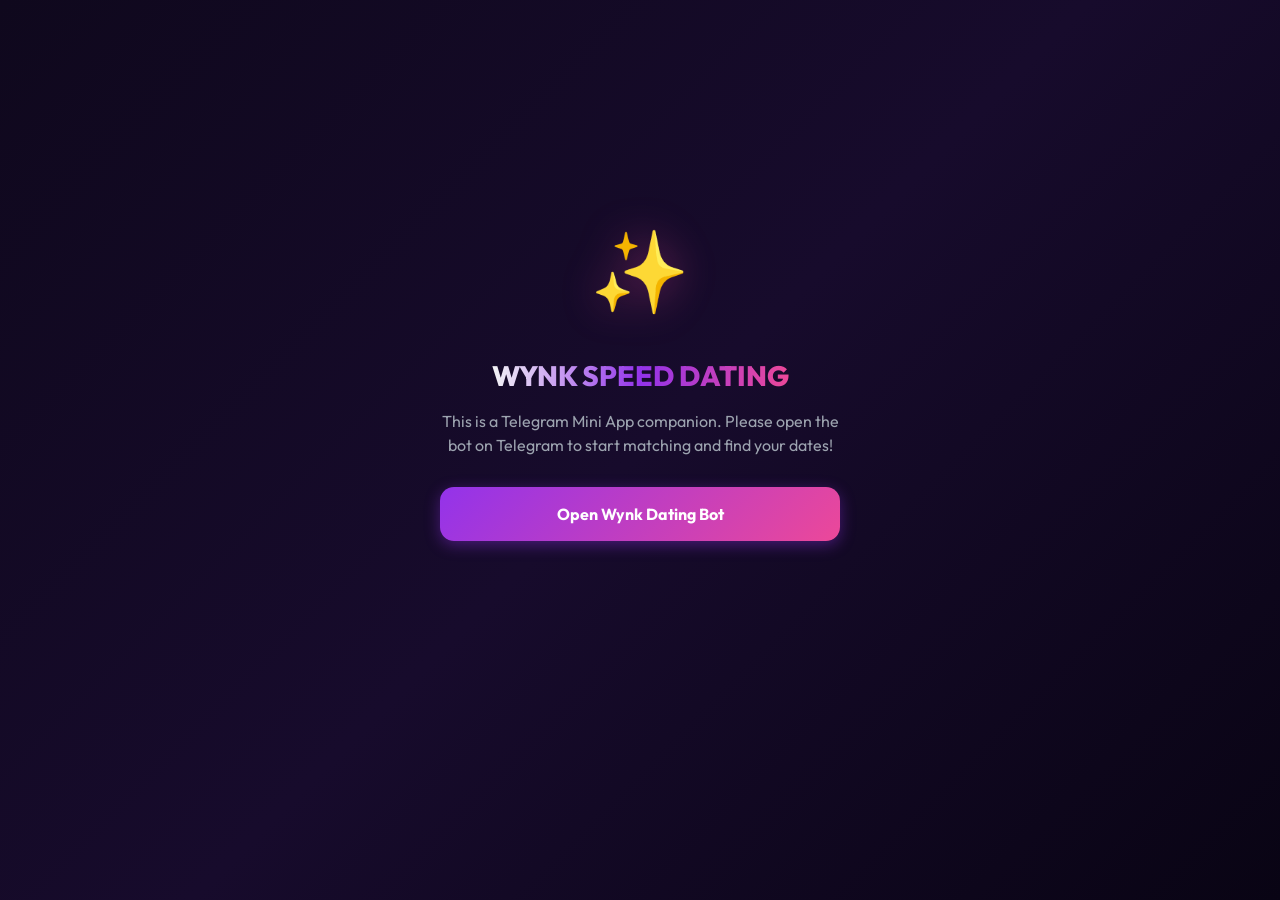
==== index.html @ 35d58797 "Initial commit of Wynk Dating Bot WebApp" ====
<!DOCTYPE html>
<html lang="en">
<head>
  <meta charset="UTF-8">
  <meta name="viewport" content="width=device-width, initial-scale=1.0, maximum-scale=1.0, user-scalable=no">
  <title>Wynk Speed Dating - Web App</title>
  <link rel="stylesheet" href="shared.css">
  <style>
    .welcome-container {
      text-align: center;
      display: flex;
      flex-direction: column;
      align-items: center;
      justify-content: center;
      min-height: 80vh;
      width: 100%;
      max-width: 400px;
    }
    .logo-3d {
      font-size: 80px;
      margin-bottom: 24px;
      filter: drop-shadow(0 0 20px rgba(236, 72, 153, 0.4));
      animation: float 4s ease-in-out infinite;
    }
    @keyframes float {
      0%, 100% { transform: translateY(0); }
      50% { transform: translateY(-15px); }
    }
    h1 {
      font-size: 28px;
      font-weight: 800;
      background: linear-gradient(to right, #f3f4f6, #9333ea, #ec4899);
      -webkit-background-clip: text;
      -webkit-text-fill-color: transparent;
      margin-bottom: 12px;
    }
    p {
      color: var(--color-text-muted);
      margin-bottom: 30px;
      font-size: 16px;
    }
  </style>
</head>
<body>
  <div class="welcome-container animate-slideup">
    <div class="logo-3d">✨</div>
    <h1>WYNK SPEED DATING</h1>
    <p>This is a Telegram Mini App companion. Please open the bot on Telegram to start matching and find your dates!</p>
    <a href="https://t.me/wink_dating_bot" class="glow-btn glow-btn-primary">Open Wynk Dating Bot</a>
  </div>
</body>
</html>
---- shared.css ----
@import url('https://fonts.googleapis.com/css2?family=Outfit:wght@300;400;500;600;700;800&display=swap');

:root {
  --bg-gradient: linear-gradient(135deg, #0f081d 0%, #170b2c 50%, #090414 100%);
  --panel-bg: rgba(255, 255, 255, 0.04);
  --panel-border: rgba(255, 255, 255, 0.08);
  --panel-glow: rgba(147, 51, 234, 0.15);
  
  --color-primary: #9333ea;     /* Purple */
  --color-secondary: #ec4899;   /* Pink */
  --color-accent: #eab308;      /* Gold/Yellow */
  --color-success: #10b981;     /* Emerald Green */
  --color-text-main: #f3f4f6;
  --color-text-muted: #9ca3af;
  
  --tg-theme-bg-color: #0f081d;
  --tg-theme-text-color: #f3f4f6;
  --tg-theme-hint-color: #9ca3af;
  --tg-theme-link-color: #ec4899;
  --tg-theme-button-color: #9333ea;
  --tg-theme-button-text-color: #ffffff;
}

* {
  box-sizing: border-box;
  margin: 0;
  padding: 0;
  -webkit-tap-highlight-color: transparent;
  user-select: none;
}

body {
  font-family: 'Outfit', -apple-system, BlinkMacSystemFont, "Segoe UI", Roboto, Helvetica, Arial, sans-serif;
  background: var(--bg-gradient);
  background-attachment: fixed;
  color: var(--color-text-main);
  min-height: 100vh;
  overflow-x: hidden;
  display: flex;
  flex-direction: column;
  align-items: center;
  padding: 16px;
  line-height: 1.5;
}

/* Glassmorphism panel style */
.glass-panel {
  background: var(--panel-bg);
  border: 1px solid var(--panel-border);
  backdrop-filter: blur(16px);
  -webkit-backdrop-filter: blur(16px);
  border-radius: 20px;
  box-shadow: 0 8px 32px 0 rgba(0, 0, 0, 0.37), inset 0 1px 0 0 rgba(255, 255, 255, 0.05);
  padding: 20px;
  width: 100%;
  max-width: 420px;
  margin-bottom: 16px;
  position: relative;
  overflow: hidden;
}

.glass-panel::before {
  content: '';
  position: absolute;
  top: -50%;
  left: -50%;
  width: 200%;
  height: 200%;
  background: radial-gradient(circle, var(--panel-glow) 0%, transparent 70%);
  pointer-events: none;
  z-index: 0;
}

.glow-btn {
  display: flex;
  align-items: center;
  justify-content: center;
  width: 100%;
  padding: 15px 20px;
  border-radius: 14px;
  border: none;
  font-family: 'Outfit', sans-serif;
  font-weight: 700;
  font-size: 16px;
  cursor: pointer;
  transition: all 0.3s cubic-bezier(0.25, 0.8, 0.25, 1);
  position: relative;
  overflow: hidden;
  text-decoration: none;
}

.glow-btn-primary {
  background: linear-gradient(135deg, var(--color-primary) 0%, var(--color-secondary) 100%);
  color: white;
  box-shadow: 0 4px 15px rgba(147, 51, 234, 0.4);
}

.glow-btn-primary:active {
  transform: scale(0.97);
  box-shadow: 0 2px 8px rgba(147, 51, 234, 0.2);
}

.glow-btn-outline {
  background: transparent;
  color: var(--color-text-main);
  border: 1px solid rgba(255, 255, 255, 0.15);
}

.glow-btn-outline:active {
  background: rgba(255, 255, 255, 0.05);
  transform: scale(0.97);
}

/* Animations */
@keyframes spin3d {
  0% {
    transform: rotateY(0deg) rotateX(15deg);
  }
  50% {
    transform: rotateY(180deg) rotateX(25deg);
  }
  100% {
    transform: rotateY(360deg) rotateX(15deg);
  }
}

@keyframes pulseGlow {
  0%, 100% {
    box-shadow: 0 0 5px rgba(236, 72, 153, 0.4), 0 0 20px rgba(147, 51, 234, 0.2);
  }
  50% {
    box-shadow: 0 0 15px rgba(236, 72, 153, 0.8), 0 0 35px rgba(147, 51, 234, 0.4);
  }
}

@keyframes sparkle {
  0%, 100% { opacity: 0.3; transform: scale(0.8); }
  50% { opacity: 1; transform: scale(1.2); }
}

@keyframes slideUp {
  from {
    opacity: 0;
    transform: translateY(20px);
  }
  to {
    opacity: 1;
    transform: translateY(0);
  }
}

.animate-slideup {
  animation: slideUp 0.6s cubic-bezier(0.16, 1, 0.3, 1) both;
}
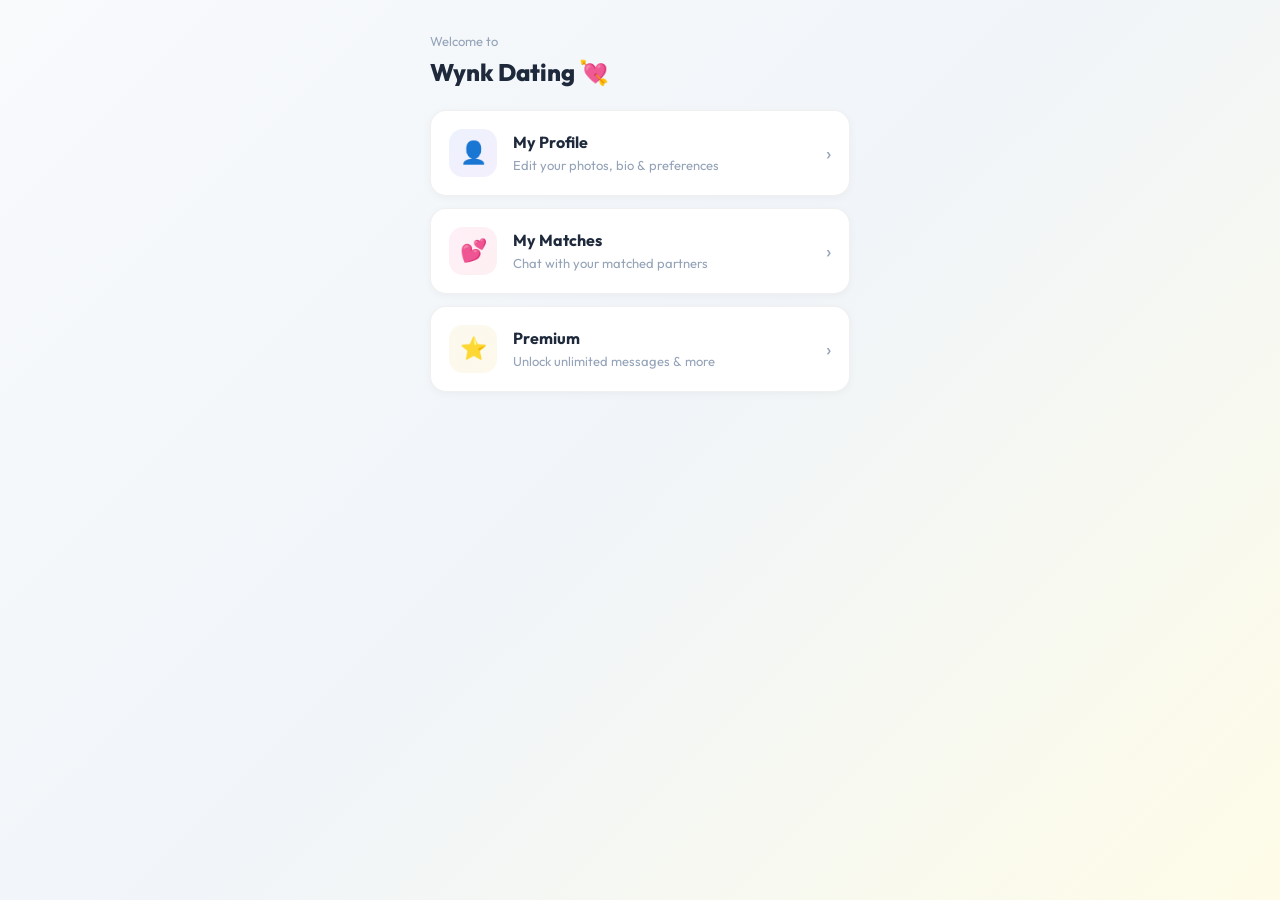
==== commit f9e87505: "Add nav menu: index.html dashboard + bottom nav bar on profile/matches/premium" ====
--- a/index.html
+++ b/index.html
@@ -3,50 +3,85 @@
 <head>
   <meta charset="UTF-8">
   <meta name="viewport" content="width=device-width, initial-scale=1.0, maximum-scale=1.0, user-scalable=no">
-  <title>Wynk Speed Dating - Web App</title>
+  <title>Wynk Dating</title>
   <link rel="stylesheet" href="shared.css">
+  <script src="https://telegram.org/js/telegram-web-app.js"></script>
   <style>
-    .welcome-container {
-      text-align: center;
-      display: flex;
-      flex-direction: column;
-      align-items: center;
-      justify-content: center;
-      min-height: 80vh;
-      width: 100%;
-      max-width: 400px;
+    .page { max-width: 420px; margin: 0 auto; width: 100%; padding-top: 16px; }
+    .greeting { font-size: 13px; color: var(--color-text-muted); margin-bottom: 2px; }
+    .greeting-name { font-size: 24px; font-weight: 800; margin-bottom: 20px; }
+    .menu-card {
+      display: flex; align-items: center; gap: 16px;
+      background: white; border-radius: 16px; padding: 18px;
+      margin-bottom: 12px; cursor: pointer;
+      box-shadow: 0 2px 8px rgba(0,0,0,0.04); border: 1px solid rgba(0,0,0,0.06);
+      transition: transform 0.15s;
     }
-    .logo-3d {
-      font-size: 80px;
-      margin-bottom: 24px;
-      filter: drop-shadow(0 0 20px rgba(236, 72, 153, 0.4));
-      animation: float 4s ease-in-out infinite;
+    .menu-card:active { transform: scale(0.97); }
+    .menu-icon {
+      width: 48px; height: 48px; border-radius: 14px;
+      display: flex; align-items: center; justify-content: center;
+      font-size: 22px; flex-shrink: 0;
     }
-    @keyframes float {
-      0%, 100% { transform: translateY(0); }
-      50% { transform: translateY(-15px); }
-    }
-    h1 {
-      font-size: 28px;
-      font-weight: 800;
-      background: linear-gradient(to right, #f3f4f6, #9333ea, #ec4899);
-      -webkit-background-clip: text;
-      -webkit-text-fill-color: transparent;
-      margin-bottom: 12px;
-    }
-    p {
-      color: var(--color-text-muted);
-      margin-bottom: 30px;
-      font-size: 16px;
+    .menu-icon.purple { background: linear-gradient(135deg, #2563eb15, #7c3aed15); }
+    .menu-icon.pink { background: linear-gradient(135deg, #ec489915, #f43f5e15); }
+    .menu-icon.gold { background: linear-gradient(135deg, #d4af3715, #eab30815); }
+    .menu-icon.blue { background: linear-gradient(135deg, #2563eb15, #3b82f615); }
+    .menu-text { flex: 1; }
+    .menu-title { font-weight: 700; font-size: 16px; }
+    .menu-desc { font-size: 13px; color: var(--color-text-muted); margin-top: 2px; }
+    .menu-arrow { color: var(--color-text-muted); font-size: 20px; }
+    .badge {
+      background: #f43f5e; color: white; font-size: 11px; font-weight: 700;
+      padding: 2px 7px; border-radius: 10px; margin-left: 8px;
     }
   </style>
 </head>
 <body>
-  <div class="welcome-container animate-slideup">
-    <div class="logo-3d">✨</div>
-    <h1>WYNK SPEED DATING</h1>
-    <p>This is a Telegram Mini App companion. Please open the bot on Telegram to start matching and find your dates!</p>
-    <a href="https://t.me/wink_dating_bot" class="glow-btn glow-btn-primary">Open Wynk Dating Bot</a>
+  <div class="page">
+    <div class="greeting">Welcome to</div>
+    <div class="greeting-name">Wynk Dating 💘</div>
+
+    <div class="menu-card" onclick="navTo('profile.html')">
+      <div class="menu-icon purple">👤</div>
+      <div class="menu-text">
+        <div class="menu-title">My Profile</div>
+        <div class="menu-desc">Edit your photos, bio &amp; preferences</div>
+      </div>
+      <div class="menu-arrow">›</div>
+    </div>
+
+    <div class="menu-card" onclick="navTo('matches.html')">
+      <div class="menu-icon pink">💕</div>
+      <div class="menu-text">
+        <div class="menu-title">My Matches</div>
+        <div class="menu-desc">Chat with your matched partners</div>
+      </div>
+      <div class="menu-arrow">›</div>
+    </div>
+
+    <div class="menu-card" onclick="navTo('premium.html')">
+      <div class="menu-icon gold">⭐</div>
+      <div class="menu-text">
+        <div class="menu-title">Premium</div>
+        <div class="menu-desc">Unlock unlimited messages &amp; more</div>
+      </div>
+      <div class="menu-arrow">›</div>
+    </div>
   </div>
+
+  <script>
+    const tg = window.Telegram?.WebApp;
+    if (tg) { tg.ready(); tg.expand(); tg.setHeaderColor('#f8fafc'); }
+
+    const urlParams = new URLSearchParams(window.location.search);
+    const apiURL = urlParams.get('api_url') || '';
+    const tgName = (tg && tg.initDataUnsafe && tg.initDataUnsafe.user && tg.initDataUnsafe.user.first_name) || '';
+    if (tgName) document.querySelector('.greeting-name').textContent = `Hey ${tgName} 💘`;
+
+    function navTo(page) {
+      window.location.href = page + (apiURL ? `?api_url=${encodeURIComponent(apiURL)}` : '');
+    }
+  </script>
 </body>
 </html>
--- a/shared.css
+++ b/shared.css
@@ -1,23 +1,24 @@
 @import url('https://fonts.googleapis.com/css2?family=Outfit:wght@300;400;500;600;700;800&display=swap');
 
 :root {
-  --bg-gradient: linear-gradient(135deg, #0f081d 0%, #170b2c 50%, #090414 100%);
-  --panel-bg: rgba(255, 255, 255, 0.04);
-  --panel-border: rgba(255, 255, 255, 0.08);
-  --panel-glow: rgba(147, 51, 234, 0.15);
+  /* Light premium palette — Google-inspired clean with gold accents */
+  --bg-gradient: linear-gradient(135deg, #f8fafc 0%, #f1f5f9 50%, #fefce8 100%);
+  --panel-bg: rgba(255, 255, 255, 0.85);
+  --panel-border: rgba(0, 0, 0, 0.06);
+  --panel-glow: rgba(212, 175, 55, 0.08);
   
-  --color-primary: #9333ea;     /* Purple */
-  --color-secondary: #ec4899;   /* Pink */
-  --color-accent: #eab308;      /* Gold/Yellow */
+  --color-primary: #2563eb;     /* Blue-600 — clean, trustworthy */
+  --color-secondary: #7c3aed;   /* Violet-600 — premium touch */
+  --color-accent: #d4af37;      /* True Gold — premium highlight */
   --color-success: #10b981;     /* Emerald Green */
-  --color-text-main: #f3f4f6;
-  --color-text-muted: #9ca3af;
+  --color-text-main: #1e293b;   /* Slate-800 */
+  --color-text-muted: #94a3b8;  /* Slate-400 */
   
-  --tg-theme-bg-color: #0f081d;
-  --tg-theme-text-color: #f3f4f6;
-  --tg-theme-hint-color: #9ca3af;
-  --tg-theme-link-color: #ec4899;
-  --tg-theme-button-color: #9333ea;
+  --tg-theme-bg-color: #ffffff;
+  --tg-theme-text-color: #1e293b;
+  --tg-theme-hint-color: #94a3b8;
+  --tg-theme-link-color: #2563eb;
+  --tg-theme-button-color: #2563eb;
   --tg-theme-button-text-color: #ffffff;
 }
 
@@ -50,7 +51,7 @@
   backdrop-filter: blur(16px);
   -webkit-backdrop-filter: blur(16px);
   border-radius: 20px;
-  box-shadow: 0 8px 32px 0 rgba(0, 0, 0, 0.37), inset 0 1px 0 0 rgba(255, 255, 255, 0.05);
+  box-shadow: 0 4px 24px -4px rgba(0, 0, 0, 0.06), 0 1px 2px rgba(0, 0, 0, 0.02);
   padding: 20px;
   width: 100%;
   max-width: 420px;
@@ -92,22 +93,22 @@
 .glow-btn-primary {
   background: linear-gradient(135deg, var(--color-primary) 0%, var(--color-secondary) 100%);
   color: white;
-  box-shadow: 0 4px 15px rgba(147, 51, 234, 0.4);
+  box-shadow: 0 4px 15px rgba(37, 99, 235, 0.3);
 }
 
 .glow-btn-primary:active {
   transform: scale(0.97);
-  box-shadow: 0 2px 8px rgba(147, 51, 234, 0.2);
+  box-shadow: 0 2px 8px rgba(37, 99, 235, 0.15);
 }
 
 .glow-btn-outline {
   background: transparent;
   color: var(--color-text-main);
-  border: 1px solid rgba(255, 255, 255, 0.15);
+  border: 1px solid rgba(0, 0, 0, 0.1);
 }
 
 .glow-btn-outline:active {
-  background: rgba(255, 255, 255, 0.05);
+  background: rgba(0, 0, 0, 0.03);
   transform: scale(0.97);
 }
 
@@ -126,10 +127,10 @@
 
 @keyframes pulseGlow {
   0%, 100% {
-    box-shadow: 0 0 5px rgba(236, 72, 153, 0.4), 0 0 20px rgba(147, 51, 234, 0.2);
+    box-shadow: 0 0 5px rgba(124, 58, 237, 0.2), 0 0 20px rgba(37, 99, 235, 0.1);
   }
   50% {
-    box-shadow: 0 0 15px rgba(236, 72, 153, 0.8), 0 0 35px rgba(147, 51, 234, 0.4);
+    box-shadow: 0 0 15px rgba(124, 58, 237, 0.4), 0 0 35px rgba(37, 99, 235, 0.2);
   }
 }
 
@@ -152,3 +153,36 @@
 .animate-slideup {
   animation: slideUp 0.6s cubic-bezier(0.16, 1, 0.3, 1) both;
 }
+
+/* ===== Bottom Navigation Bar ===== */
+.bottom-nav {
+  position: fixed;
+  bottom: 0;
+  left: 0;
+  right: 0;
+  background: white;
+  display: flex;
+  border-top: 1px solid rgba(0,0,0,0.06);
+  padding: 6px 0 env(safe-area-inset-bottom, 6px);
+  z-index: 100;
+}
+.bottom-nav-item {
+  flex: 1;
+  display: flex;
+  flex-direction: column;
+  align-items: center;
+  gap: 2px;
+  padding: 6px 0;
+  font-size: 10px;
+  color: var(--color-text-muted);
+  cursor: pointer;
+  transition: color 0.15s;
+  text-decoration: none;
+  border: none;
+  background: transparent;
+  font-family: 'Outfit', sans-serif;
+}
+.bottom-nav-item .nav-icon { font-size: 20px; line-height: 1; }
+.bottom-nav-item.active { color: var(--color-primary); font-weight: 600; }
+.bottom-nav-item:active { opacity: 0.6; }
+.page-with-nav { padding-bottom: 72px; }
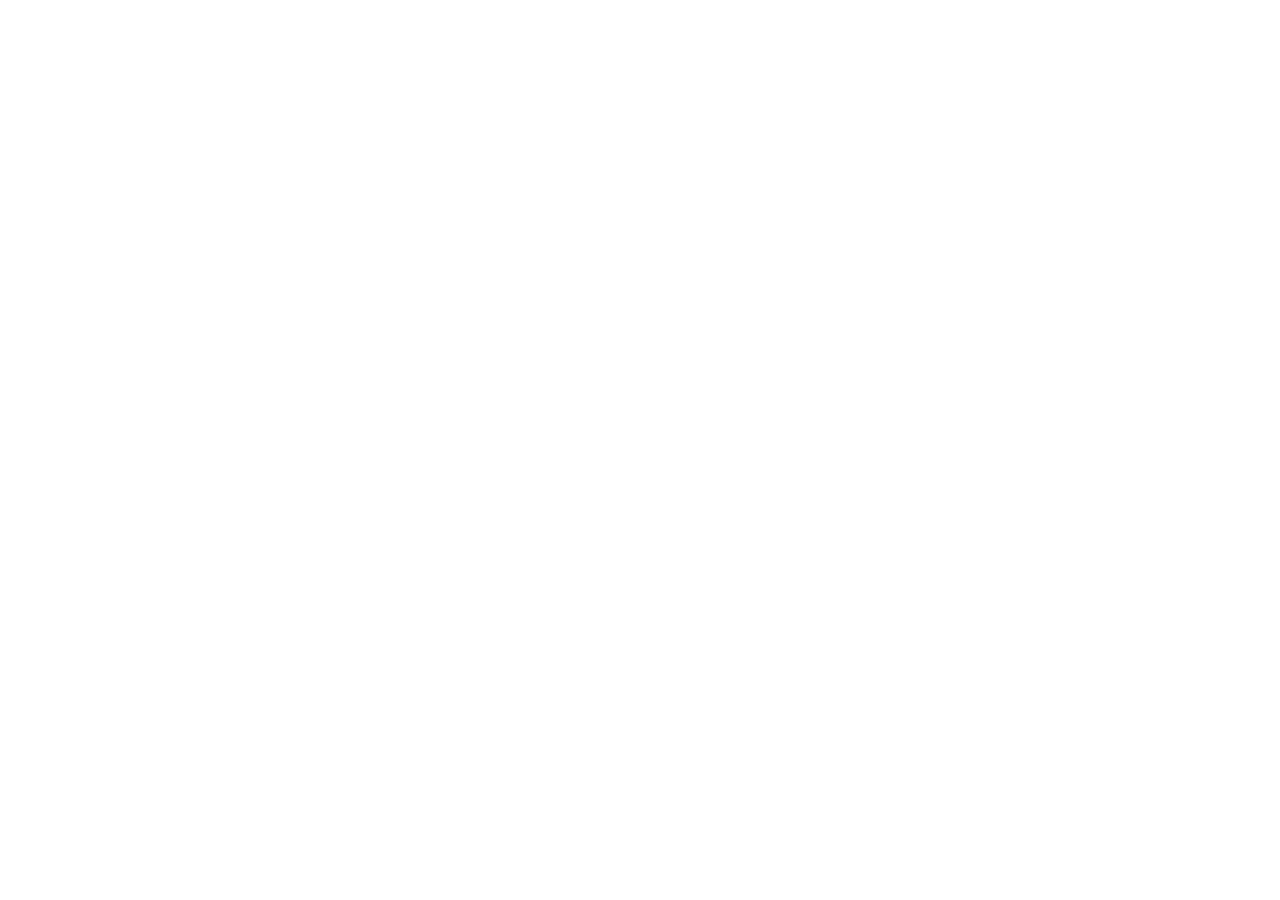
==== commit 7af00173: "Redirect to HuggingFace Space" ====
--- a/index.html
+++ b/index.html
@@ -1,87 +1,12 @@
 <!DOCTYPE html>
-<html lang="en">
+<html>
 <head>
-  <meta charset="UTF-8">
-  <meta name="viewport" content="width=device-width, initial-scale=1.0, maximum-scale=1.0, user-scalable=no">
-  <title>Wynk Dating</title>
-  <link rel="stylesheet" href="shared.css">
-  <script src="https://telegram.org/js/telegram-web-app.js"></script>
-  <style>
-    .page { max-width: 420px; margin: 0 auto; width: 100%; padding-top: 16px; }
-    .greeting { font-size: 13px; color: var(--color-text-muted); margin-bottom: 2px; }
-    .greeting-name { font-size: 24px; font-weight: 800; margin-bottom: 20px; }
-    .menu-card {
-      display: flex; align-items: center; gap: 16px;
-      background: white; border-radius: 16px; padding: 18px;
-      margin-bottom: 12px; cursor: pointer;
-      box-shadow: 0 2px 8px rgba(0,0,0,0.04); border: 1px solid rgba(0,0,0,0.06);
-      transition: transform 0.15s;
-    }
-    .menu-card:active { transform: scale(0.97); }
-    .menu-icon {
-      width: 48px; height: 48px; border-radius: 14px;
-      display: flex; align-items: center; justify-content: center;
-      font-size: 22px; flex-shrink: 0;
-    }
-    .menu-icon.purple { background: linear-gradient(135deg, #2563eb15, #7c3aed15); }
-    .menu-icon.pink { background: linear-gradient(135deg, #ec489915, #f43f5e15); }
-    .menu-icon.gold { background: linear-gradient(135deg, #d4af3715, #eab30815); }
-    .menu-icon.blue { background: linear-gradient(135deg, #2563eb15, #3b82f615); }
-    .menu-text { flex: 1; }
-    .menu-title { font-weight: 700; font-size: 16px; }
-    .menu-desc { font-size: 13px; color: var(--color-text-muted); margin-top: 2px; }
-    .menu-arrow { color: var(--color-text-muted); font-size: 20px; }
-    .badge {
-      background: #f43f5e; color: white; font-size: 11px; font-weight: 700;
-      padding: 2px 7px; border-radius: 10px; margin-left: 8px;
-    }
-  </style>
+<meta charset="utf-8">
+<meta http-equiv="refresh" content="0; URL=https://surajgzt-wink-dating-bot.hf.space">
+<title>Moved to Hugging Face</title>
 </head>
 <body>
-  <div class="page">
-    <div class="greeting">Welcome to</div>
-    <div class="greeting-name">Wynk Dating 💘</div>
-
-    <div class="menu-card" onclick="navTo('profile.html')">
-      <div class="menu-icon purple">👤</div>
-      <div class="menu-text">
-        <div class="menu-title">My Profile</div>
-        <div class="menu-desc">Edit your photos, bio &amp; preferences</div>
-      </div>
-      <div class="menu-arrow">›</div>
-    </div>
-
-    <div class="menu-card" onclick="navTo('matches.html')">
-      <div class="menu-icon pink">💕</div>
-      <div class="menu-text">
-        <div class="menu-title">My Matches</div>
-        <div class="menu-desc">Chat with your matched partners</div>
-      </div>
-      <div class="menu-arrow">›</div>
-    </div>
-
-    <div class="menu-card" onclick="navTo('premium.html')">
-      <div class="menu-icon gold">⭐</div>
-      <div class="menu-text">
-        <div class="menu-title">Premium</div>
-        <div class="menu-desc">Unlock unlimited messages &amp; more</div>
-      </div>
-      <div class="menu-arrow">›</div>
-    </div>
-  </div>
-
-  <script>
-    const tg = window.Telegram?.WebApp;
-    if (tg) { tg.ready(); tg.expand(); tg.setHeaderColor('#f8fafc'); }
-
-    const urlParams = new URLSearchParams(window.location.search);
-    const apiURL = urlParams.get('api_url') || '';
-    const tgName = (tg && tg.initDataUnsafe && tg.initDataUnsafe.user && tg.initDataUnsafe.user.first_name) || '';
-    if (tgName) document.querySelector('.greeting-name').textContent = `Hey ${tgName} 💘`;
-
-    function navTo(page) {
-      window.location.href = page + (apiURL ? `?api_url=${encodeURIComponent(apiURL)}` : '');
-    }
-  </script>
+<p>This app has moved. <a href="https://surajgzt-wink-dating-bot.hf.space">Click here</a> if not redirected.</p>
+<script>window.location.href = "https://surajgzt-wink-dating-bot.hf.space";</script>
 </body>
-</html>
+</html>
